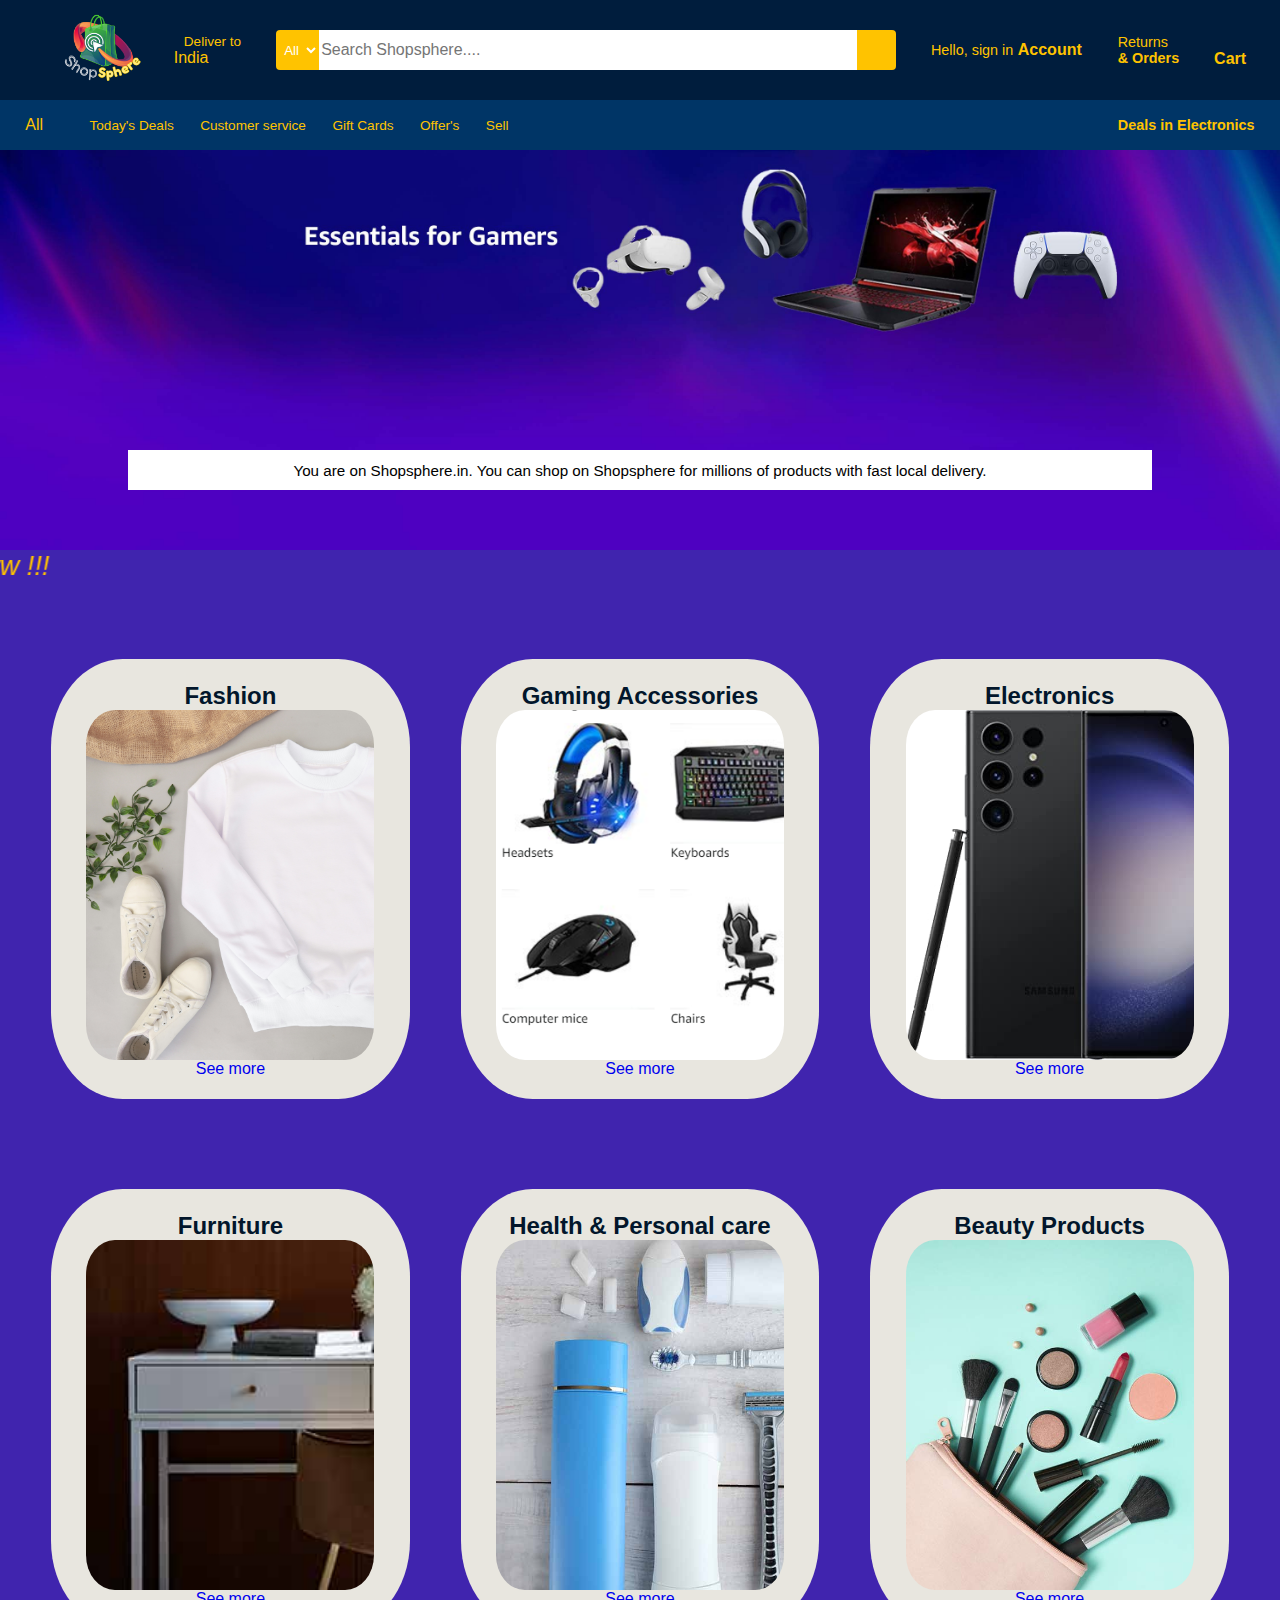
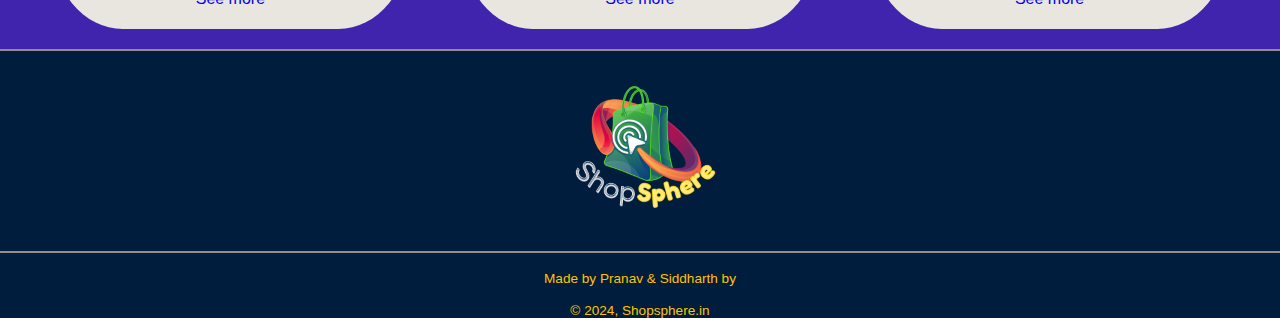
==== index.html @ b8892579 "fashion" ====
<!DOCTYPE html>
<html lang="en">
<head>
    <meta charset="UTF-8">
    <meta name="viewport" content="width=device-width, initial-scale=1.0">
    <title>Shopsphere Home page</title>
    <link rel="stylesheet" href="https://cdnjs.cloudflare.com/ajax/libs/font-awesome/6.5.1/css/all.min.css" integrity="sha512-DTOQO9RWCH3ppGqcWaEA1BIZOC6xxalwEsw9c2QQeAIftl+Vegovlnee1c9QX4TctnWMn13TZye+giMm8e2LwA==" crossorigin="anonymous" referrerpolicy="no-referrer" />
    <link rel="stylesheet" href="style.css">
</head>
<body>
    <header>
        <div class="navbar">
            <div class="nav-logo">
                <div class="logo">
                    <img src="Shopspherelogo.png">
                </div>
            </div>
            <div class="nav-add border" >
                <p class="adddel">Deliver to</p>
                <div class="add-icon">
                    <i class="fa-solid fa-location-dot"></i>
                    <p class="addin">India</p>
                </div>
            </div>
            <div class="nav-search">
                <select class="search-select">
                    <option>All</option>
                </select>
                <input class="search-input" placeholder="Search Shopsphere....">
                <div class="search-icon">
                    <i class="fa-solid fa-magnifying-glass"></i></div>      
            </div>
            <div class="sign-in border">
                <a href="loginform.html"><span>Hello, sign in</span></a>
                <a href="#" class="ac">Account</a>
            </div>
            <div class="returns border">
                <p><span>Returns</span></p>
                <p class="ac">& Orders</p>
            </div>
            <div class="cart">
                <i class="fa-solid fa-cart-shopping"></i> Cart
            </div>
        </div>
        <div class="panel">
            <div class="pannel-all">
                <i class="fa-solid fa-bars"></i>
                <a href="#">All</a>
            </div>
            
            <div class="options">
                <a  href="#"  class="border">Today's Deals</a>
                <a  href="#"  class="border">Customer service</a>
                <a  href="#"  class="border">Gift Cards</a>
                <a  href="#"  class="border">Offer's</a>
                <a  href="#"  class="border">Sell</a>
             </div>
             <div class="deals">
                <a href="#">Deals in Electronics</a>
             </div>
        </div>
   
    </header>

    <div class="front-section">
        <div class="front-msg">
            <p>You are on Shopsphere.in. You can shop on Shopsphere for millions of products with fast local delivery.</p>    
        </div>
        
    </div>
    <div class="slide-msg">
            <marquee  direction="right">Don't miss the exciting offer's Shop Nowww !!!</marquee>
        </div>
    <div class="shop-category">
        <div class="box">
            <div class="content">
             <h2>Fashion</h2>
             <div class="boximg  box-2"></div>
             <a href="fashion.html">See more</a>
        </div>
        </div>
        <div class="box">
            <div class="content">
             <h2>Gaming Accessories</h2>
             <div class="boximg" style="background-image: url('gaming_accse.png');"></div>
             <a href="#">See more</a>
        </div>
        </div>
        <div class="box">
            <div class="content">
            <h2>Electronics</h2>
            <div class="boximg" style="background-image: url('box4_image.jpg');"></div>
            <a href="#">See more</a>
        </div>
        </div>
        <div class="box">
            <div class="content">
            <h2>Furniture</h2>
            <div class="boximg" style="background-image: url('box3_image.jpg');"></div>
            <a href="#">See more</a>
        </div>
        </div><div class="box">
            <div class="content">
             <h2>Health & Personal care</h2>
             <div class="boximg" style="background-image: url('box2_image.jpg');"></div>
             <a href="#">See more</a>
        </div>
        </div><div class=" box">
            <div class="content">
            <h2>Beauty Products</h2>
            <div class="boximg" style="background-image: url(box5_image.jpg);" ></div>
            <a href="#">See more</a>
        </div>
        </div>  
    </div>
    <footer>
        <div class="footpanel">
            <div class="footlogo">
                <a href="#"><img src="Shopspherelogo.png"></a>
            </div>
            <div class="feat">
                <p class="ps">Made by Pranav & Siddharth by <i class="fa-solid fa-heart"></i></p>
              
            </div>
              <p class="copyright">&#169; 2024, Shopsphere.in </p>
        </div>
    </footer>
</body>
</html>
---- style.css ----
*{
    margin: 0;
    font-family: Arial;
    border: border-box;
}
.navbar{
    height:100px ;
    background-color:#001D3D;
    color: #FFC300;
    display: flex;
    align-items: center;
    justify-content: space-evenly;
}
.nav-logo{
    height: 100px;
    width: 100px;

}
.logo{
    height:100%;
    background-size: cover;
    display: flex;
    width: 50%;
}
img{
    display: flex;
    align-items: center;
    justify-content: center;
}
.border{
    border: 1.25px solid transparent;
}
.border:hover{
    border: 1.25px dotted #FFC300;
}
.add-icon{
    display: flex;
    align-items: center;
}
.adddel{
    color: #FFC300;
    font-size: 0.85rem;
    margin-left: 15px;
}
.addin{
    font-size: 1rem;
    margin-left: 5px;
}
.nav-search{
    display: flex;
    justify-content: space-evenly;
    width: 620px;
    height: 40px;
}
.nav-search:hover{ 
    border:2px solid #FFC300;
    border-radius: 4px;
}
.search-select{
    background-color: #FFC300;
    width: 50px;
    text-align: center;
    color: white;
    border-bottom-left-radius: 4px;
    border-top-left-radius: 4px;
    border: none;
}
.search-input{
    width: 100%;
    font-size: 1rem;
    border: none;
}
.search-icon{
    color: white;
    width:45px;
    display: flex;
    align-items: center;
    justify-content: center;
    font-size:1.2rem ;
    background-color:#FFC300;
    border-top-right-radius: 4px;
    border-bottom-right-radius: 4px;
}

span{
    font-size: 0.9rem;
}
.navbar a{
    text-decoration: none;
    color: #FFC300;
}
.ac{
    font-weight: 600;
}
.Sign-in a{
    text-decoration: none;
}
.returns{
    font-size: 0.9rem;
}
.cart i{
    font-size: 40px;
}
.cart{
    font-weight: 700;
}
/* PANEL */
.panel{
    background-color:#003566;
    display: flex;
    height:50px;
    align-items: center;
    justify-content: space-evenly;
    color: #FFC300;
}
.panel a{
    text-decoration: none;
    color: #FFC300;  
}
.options a
{   
    display: inline;
    justify-content: space-between;
    font-size: 0.85rem;
    margin-left: 20px;
    text-decoration: none;
    color: #FFC300;
}
.options{
    width: 80%;
}
.deals a{
    font-size: 0.9rem;
    font-weight: 700;
    text-decoration: none;
    color: #FFC300;  
}

/* front-section */
.front-section{
    height: 400px;
    background-image: url("hero_image.jpg");
    background-size: cover;
    display: flex;
    justify-content: center;
    align-items: flex-end;
}
.front-msg{
    height: 40px;
    background-color: white;
    color: black;
    font-size: 0.95rem;
    display: flex;
    align-items: center;
    justify-content: center;
    width: 80%;
    margin-bottom: 60px;
    animation: animate 3s linear infinite; 
}
@keyframes animate{ 
    0%{ 
      opacity: 0; 
    } 
    50%{ 
      opacity: 0.7; 
    } 
    100%{ 
      opacity: 0; 
    } 
  } 
  .slide-msg{
    background-color: #4024ae;
    color: #FFC300;
    font-size: 1.7rem;
    font-style:italic;
  }

  /* shop-category */
  .shop-category{
    display: flex;
    flex-wrap: wrap;
    justify-content: space-evenly;
    background-color: #4024ae;
    
  }
  .box{
    height: 400px;
    width: 28%;
    margin-top:70px ;
    background-color:#e8e6df ;
    padding: 23px 0px 17px;
    border-radius: 20%;
    color: #02162b;
    margin-bottom: 20px;
    /* animation: coloranimate 5s infinite; */
  }
  .box:hover{
    background-color: #FFC300;
    transition: 2s;
  }
  /* @keyframes coloranimate {
    from {background-color:#FFC300;}
    to {background-color:#e8e6df;}
  } */
  .boximg{
    height: 350px;
    margin-left: 1rem;
    margin-right: 1rem;
    background-size: cover;
    border-radius: 10%;
    
  }
  .box-2{
   background: url(images/img7.jpg);
   background-size: cover;
  
  }
  .content{
    margin-left: 1.2rem;
    margin-right: 1.2rem;
    text-align: center;
  }

.content a{
    text-decoration: none;
}
.footpanel{
    background-color:#001D3D;
    border-top: 2px solid rgb(146, 140, 140);
}
.footlogo{
    height: 200px;
    display: flex;
    align-items: center;
    justify-content: center;
    
}
.feat{
    height: 50px;
    border-top: 2px solid rgb(146, 140, 140) ;
    color: #FFC300;
    font-size: 0.85rem;
    display: flex;
    flex-wrap: wrap;
    align-items: center;
    justify-content: center;
}
.copyright{
    color: #FFC300;
    text-align: center;
    font-size: 0.85rem;
}
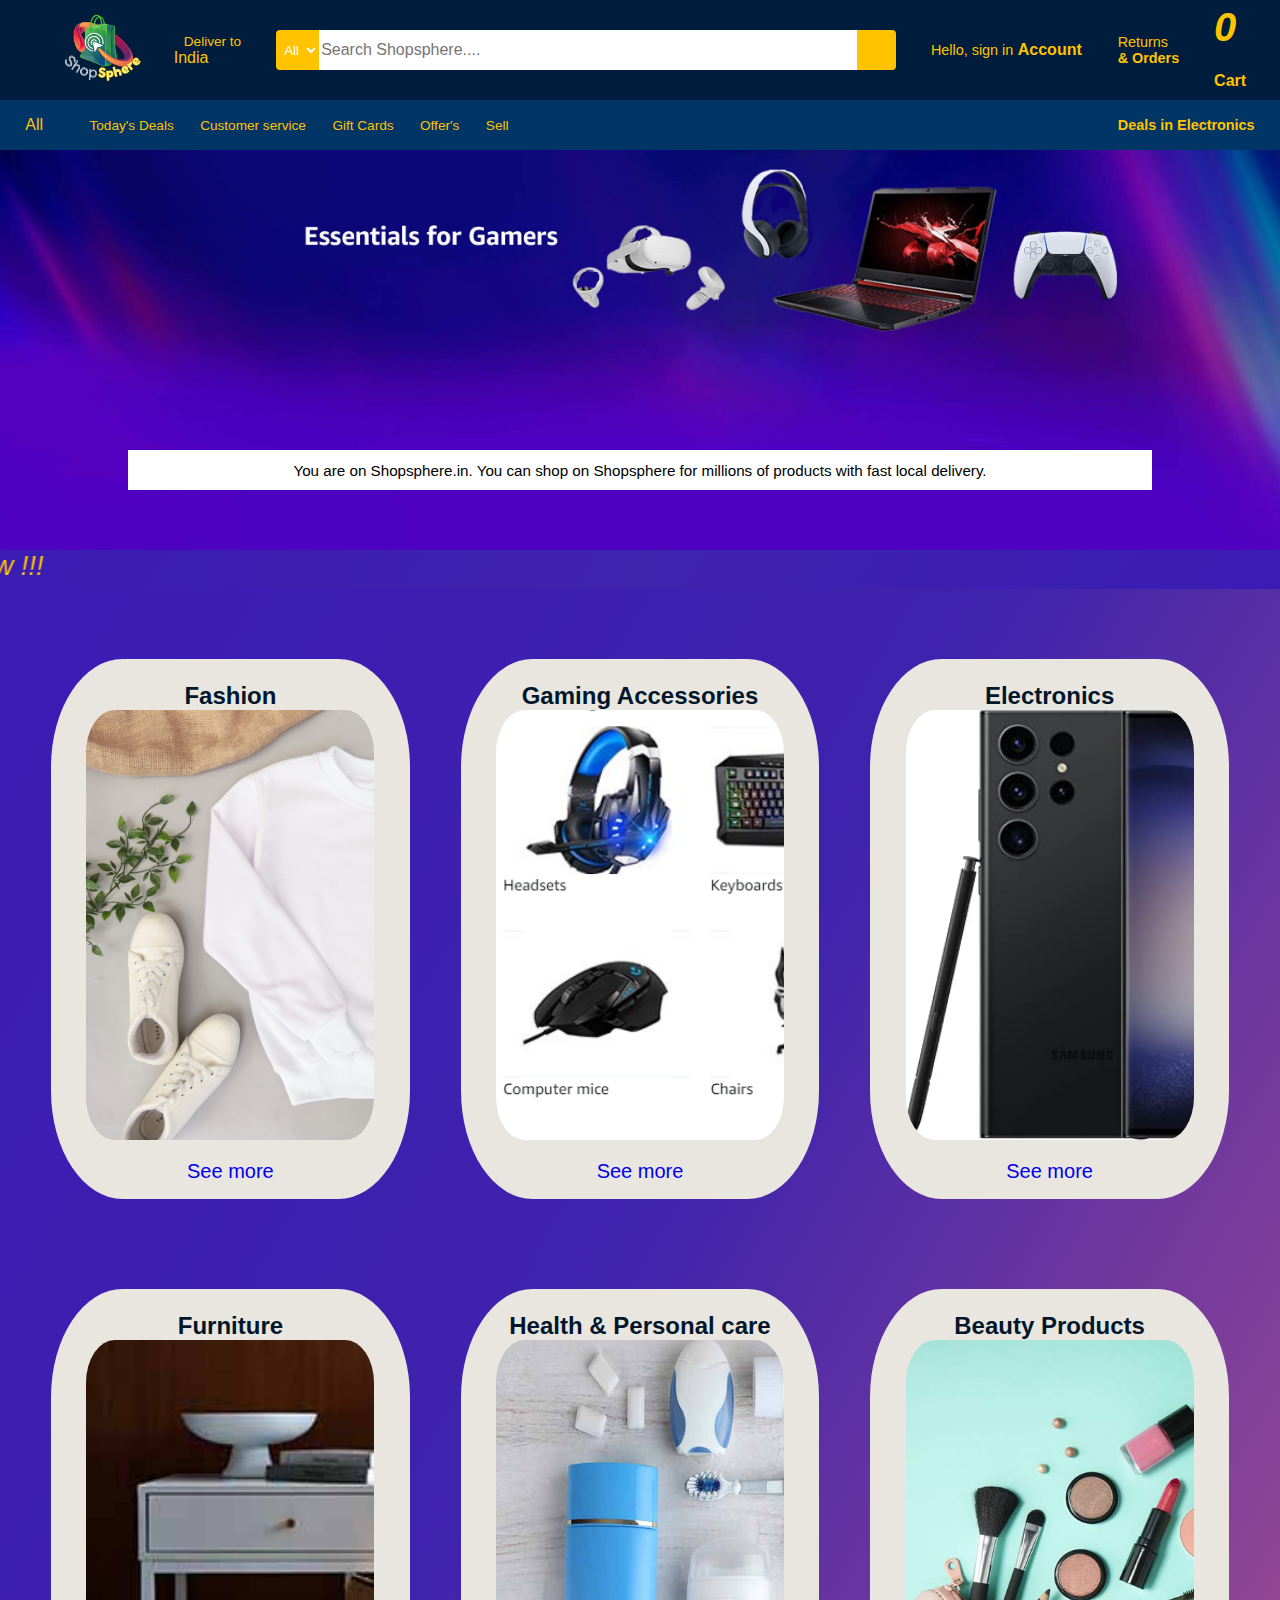
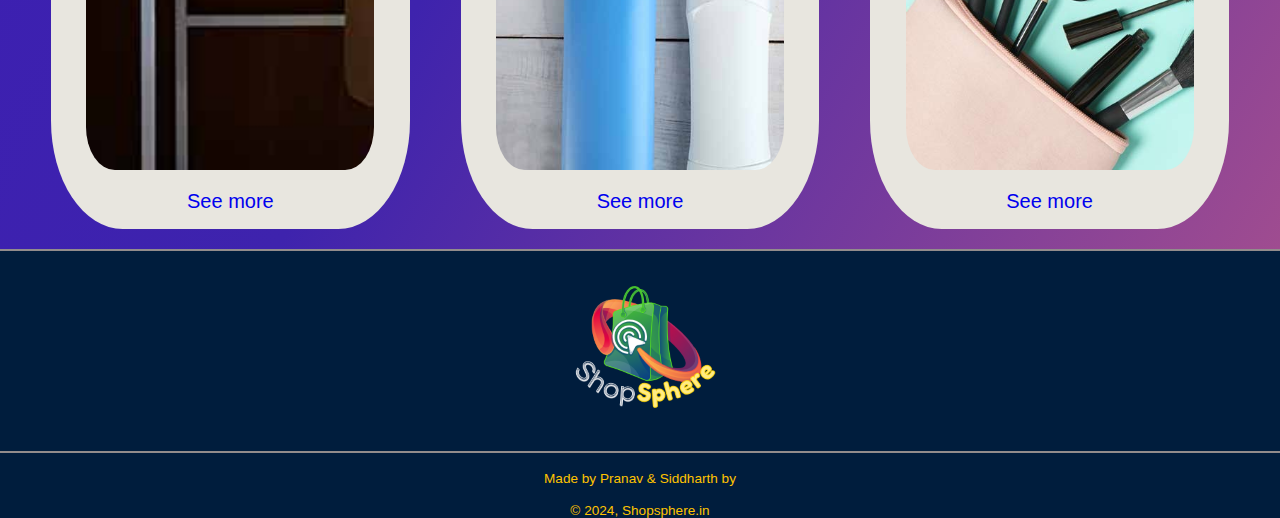
==== commit bad8476d: "17" ====
--- a/index.html
+++ b/index.html
@@ -39,7 +39,8 @@
                 <p class="ac">& Orders</p>
             </div>
             <div class="cart">
-                <i class="fa-solid fa-cart-shopping"></i> Cart
+                <i class="fa-solid fa-cart-shopping"><p id="count">0</p></i> Cart
+                
             </div>
         </div>
         <div class="panel">
@@ -76,40 +77,40 @@
             <div class="content">
              <h2>Fashion</h2>
              <div class="boximg  box-2"></div>
-             <a href="fashion.html">See more</a>
+             <div class="seemore"><a href="fashion.html">See more</a></div>
         </div>
         </div>
         <div class="box">
             <div class="content">
              <h2>Gaming Accessories</h2>
              <div class="boximg" style="background-image: url('gaming_accse.png');"></div>
-             <a href="#">See more</a>
+             <div class="seemore"><a href="fashion.html">See more</a></div>
         </div>
         </div>
         <div class="box">
             <div class="content">
             <h2>Electronics</h2>
             <div class="boximg" style="background-image: url('box4_image.jpg');"></div>
-            <a href="#">See more</a>
+            <div class="seemore"><a href="fashion.html">See more</a></div>
         </div>
         </div>
         <div class="box">
             <div class="content">
             <h2>Furniture</h2>
             <div class="boximg" style="background-image: url('box3_image.jpg');"></div>
-            <a href="#">See more</a>
+            <div class="seemore"><a href="fashion.html">See more</a></div>
         </div>
         </div><div class="box">
             <div class="content">
              <h2>Health & Personal care</h2>
              <div class="boximg" style="background-image: url('box2_image.jpg');"></div>
-             <a href="#">See more</a>
+             <div class="seemore"><a href="fashion.html">See more</a></div>
         </div>
         </div><div class=" box">
             <div class="content">
             <h2>Beauty Products</h2>
             <div class="boximg" style="background-image: url(box5_image.jpg);" ></div>
-            <a href="#">See more</a>
+            <div class="seemore"><a href="fashion.html">See more</a></div>
         </div>
         </div>  
     </div>
--- a/style.css
+++ b/style.css
@@ -3,6 +3,12 @@
     font-family: Arial;
     border: border-box;
 }
+header{
+    position: sticky;
+    left: 0;
+    top: 0;
+    z-index: 999;
+}
 .navbar{
     height:100px ;
     background-color:#001D3D;
@@ -10,6 +16,7 @@
     display: flex;
     align-items: center;
     justify-content: space-evenly;
+    
 }
 .nav-logo{
     height: 100px;
@@ -31,7 +38,7 @@
     border: 1.25px solid transparent;
 }
 .border:hover{
-    border: 1.25px dotted #FFC300;
+    border: 2px solid #FFC300;
 }
 .add-icon{
     display: flex;
@@ -169,7 +176,7 @@
     } 
   } 
   .slide-msg{
-    background-color: #4024ae;
+    background:linear-gradient(120deg,#3a1cb5,#3e23ad,#3a1cb5);
     color: #FFC300;
     font-size: 1.7rem;
     font-style:italic;
@@ -180,11 +187,11 @@
     display: flex;
     flex-wrap: wrap;
     justify-content: space-evenly;
-    background-color: #4024ae;
+    background:linear-gradient(120deg,#3a1cb5,#3e23ad,#9f4c90);
     
   }
   .box{
-    height: 400px;
+    height: 500px;
     width: 28%;
     margin-top:70px ;
     background-color:#e8e6df ;
@@ -193,17 +200,19 @@
     color: #02162b;
     margin-bottom: 20px;
     /* animation: coloranimate 5s infinite; */
+    transition: 2s;
   }
   .box:hover{
     background-color: #FFC300;
-    transition: 2s;
+    transform: scale(1.1);
+    z-index: 2;
   }
   /* @keyframes coloranimate {
     from {background-color:#FFC300;}
     to {background-color:#e8e6df;}
   } */
   .boximg{
-    height: 350px;
+    height: 430px;
     margin-left: 1rem;
     margin-right: 1rem;
     background-size: cover;
@@ -211,7 +220,7 @@
     
   }
   .box-2{
-   background: url(images/img7.jpg);
+   background: url(images/img6.jpg);
    background-size: cover;
   
   }
@@ -221,8 +230,13 @@
     text-align: center;
   }
 
-.content a{
-    text-decoration: none;
+.box a{
+    text-decoration: none; 
+    
+}
+.seemore{
+    margin-top: 20px;
+    font-size: 20px;
 }
 .footpanel{
     background-color:#001D3D;
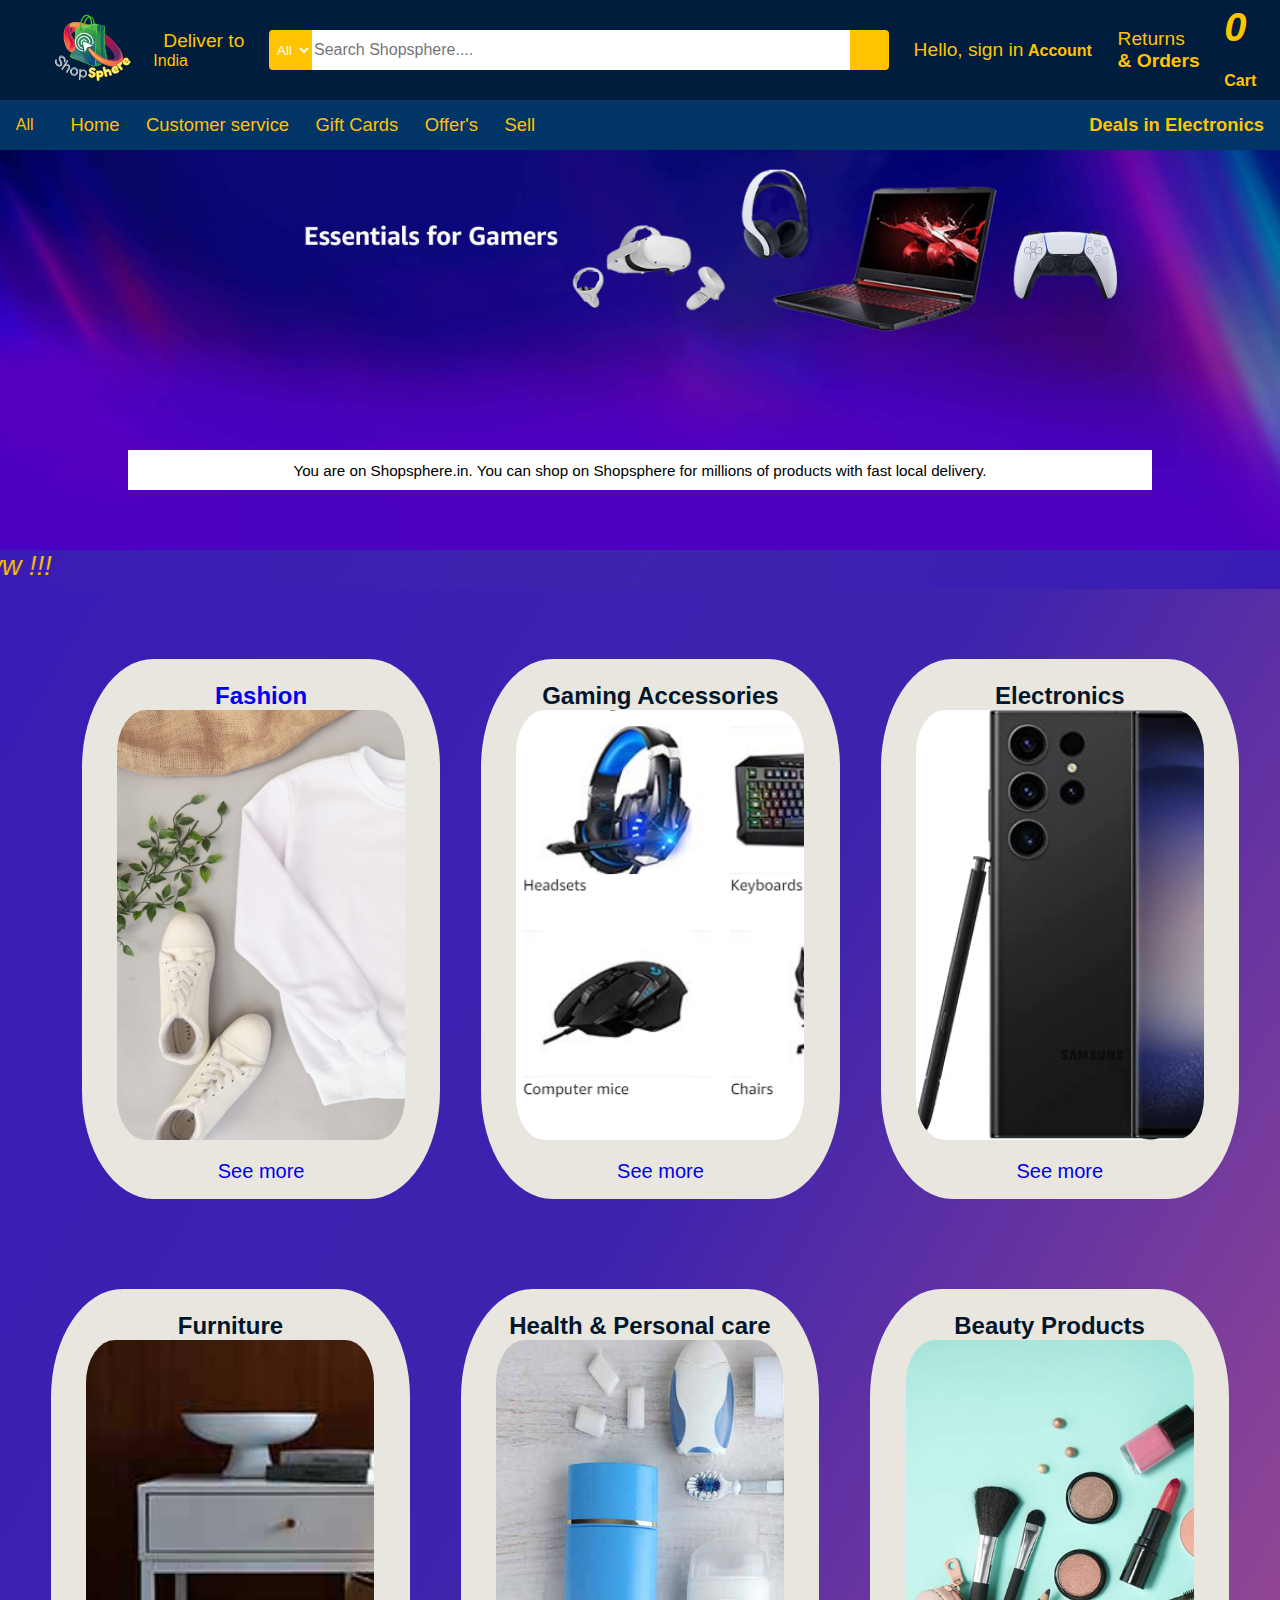
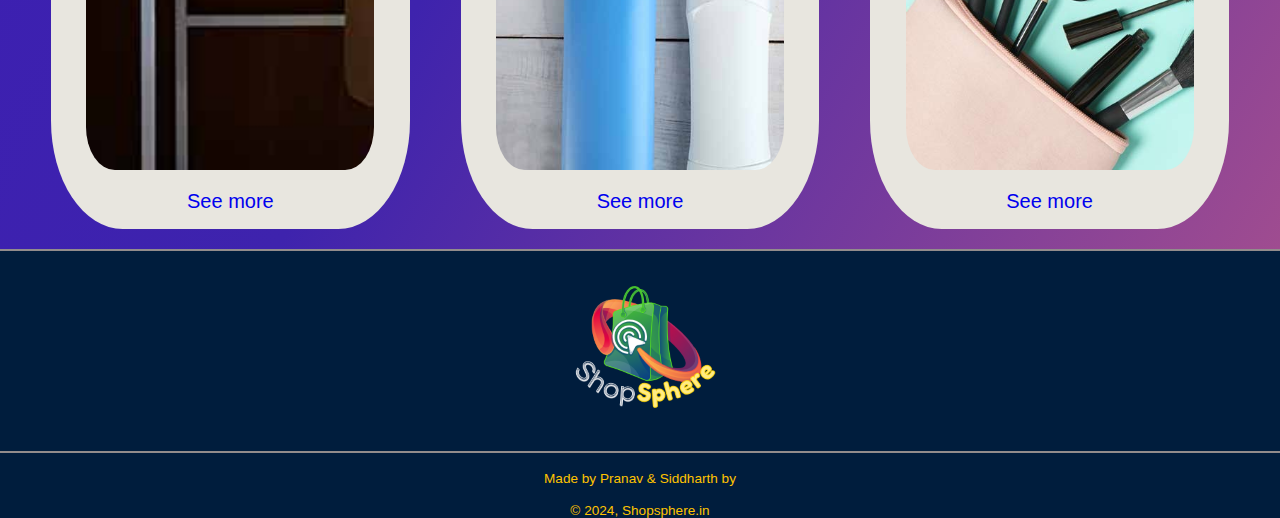
==== commit 7570b243: "18" ====
--- a/index.html
+++ b/index.html
@@ -50,7 +50,7 @@
             </div>
             
             <div class="options">
-                <a  href="#"  class="border">Today's Deals</a>
+                <a  href="index.html"  class="border">Home</a>
                 <a  href="#"  class="border">Customer service</a>
                 <a  href="#"  class="border">Gift Cards</a>
                 <a  href="#"  class="border">Offer's</a>
@@ -73,12 +73,12 @@
             <marquee  direction="right">Don't miss the exciting offer's Shop Nowww !!!</marquee>
         </div>
     <div class="shop-category">
-        <div class="box">
+        <a href="fashion.html"><div class="box">
             <div class="content">
              <h2>Fashion</h2>
              <div class="boximg  box-2"></div>
              <div class="seemore"><a href="fashion.html">See more</a></div>
-        </div>
+        </div></a>
         </div>
         <div class="box">
             <div class="content">
--- a/style.css
+++ b/style.css
@@ -46,7 +46,7 @@
 }
 .adddel{
     color: #FFC300;
-    font-size: 0.85rem;
+    font-size: 1.2rem;
     margin-left: 15px;
 }
 .addin{
@@ -90,7 +90,7 @@
 }
 
 span{
-    font-size: 0.9rem;
+    font-size: 1.2rem;
 }
 .navbar a{
     text-decoration: none;
@@ -103,7 +103,7 @@
     text-decoration: none;
 }
 .returns{
-    font-size: 0.9rem;
+    font-size: 1.2rem;
 }
 .cart i{
     font-size: 40px;
@@ -128,7 +128,7 @@
 {   
     display: inline;
     justify-content: space-between;
-    font-size: 0.85rem;
+    font-size: 1.15rem;
     margin-left: 20px;
     text-decoration: none;
     color: #FFC300;
@@ -137,7 +137,7 @@
     width: 80%;
 }
 .deals a{
-    font-size: 0.9rem;
+    font-size: 1.15rem;
     font-weight: 700;
     text-decoration: none;
     color: #FFC300;  
@@ -204,7 +204,7 @@
   }
   .box:hover{
     background-color: #FFC300;
-    transform: scale(1.1);
+    transform: scale(1.03);
     z-index: 2;
   }
   /* @keyframes coloranimate {
@@ -238,6 +238,7 @@
     margin-top: 20px;
     font-size: 20px;
 }
+/* footer */
 .footpanel{
     background-color:#001D3D;
     border-top: 2px solid rgb(146, 140, 140);
@@ -263,4 +264,4 @@
     color: #FFC300;
     text-align: center;
     font-size: 0.85rem;
-}+}
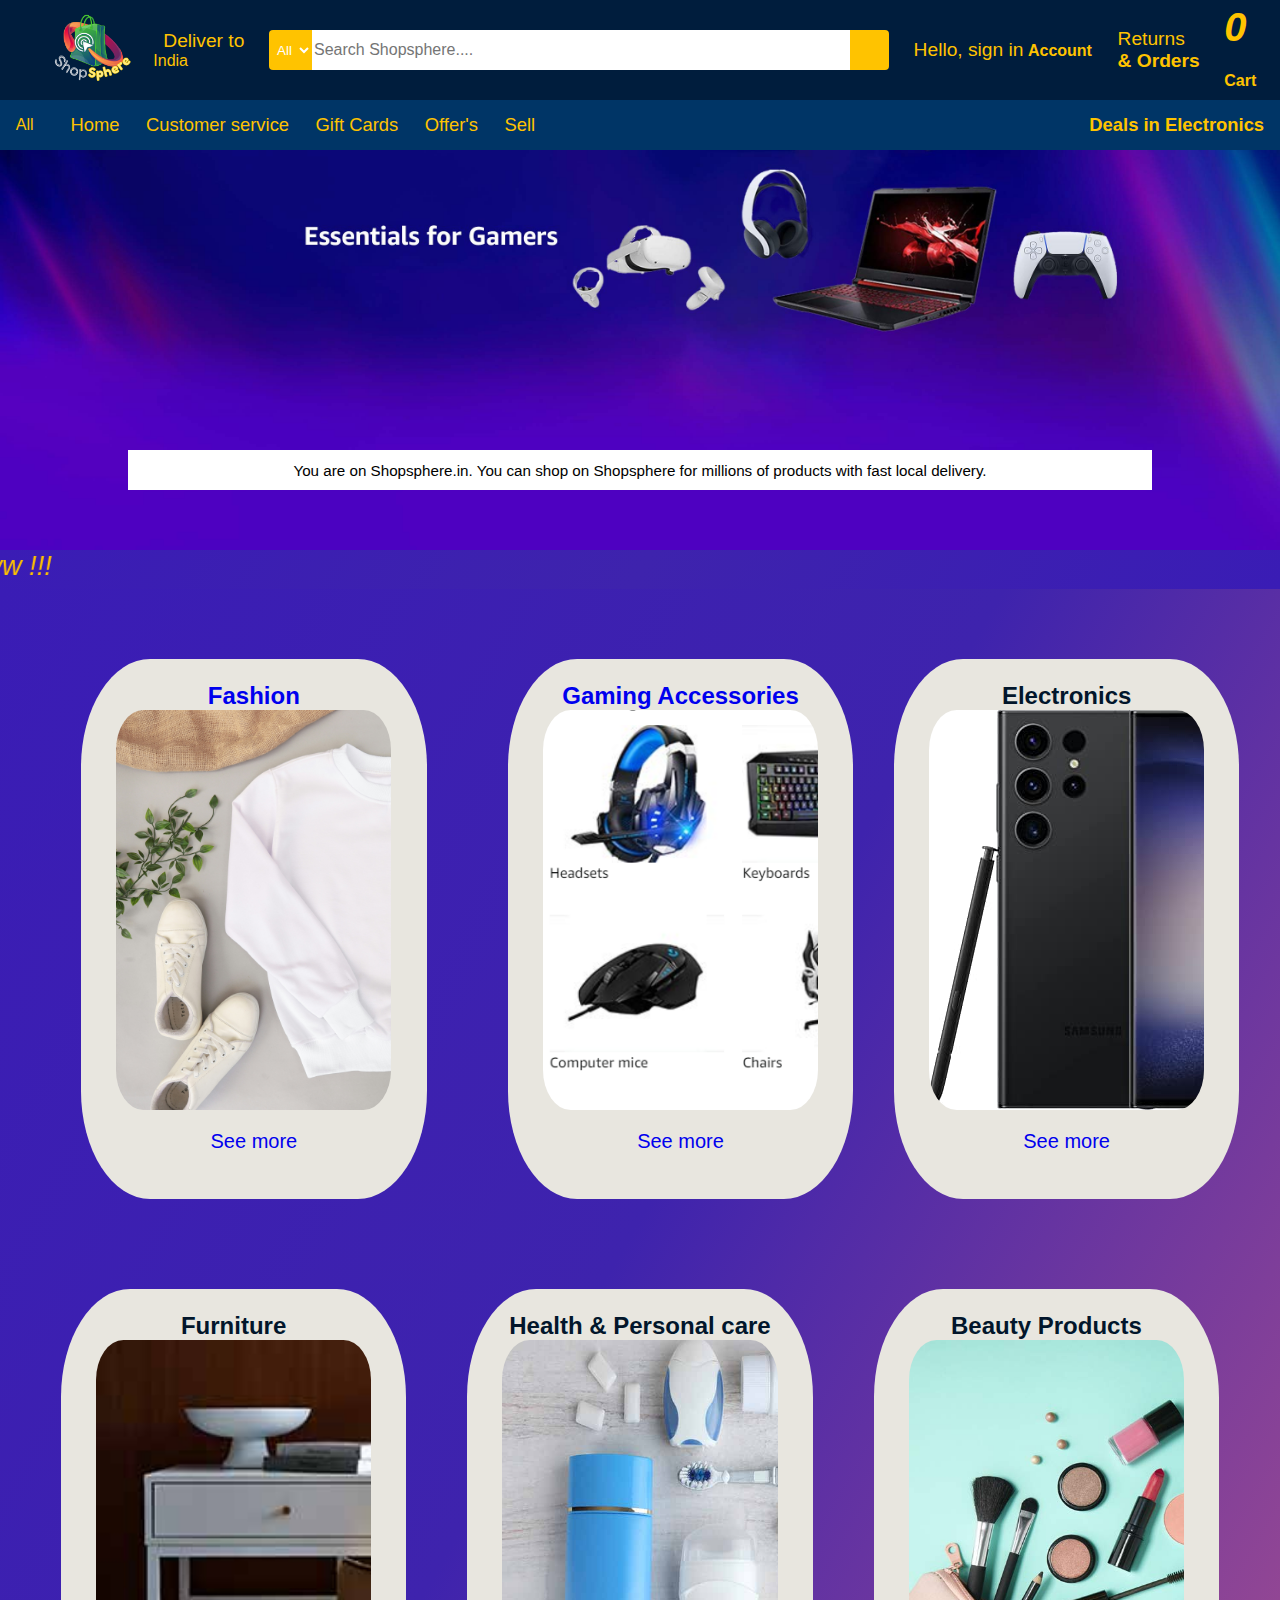
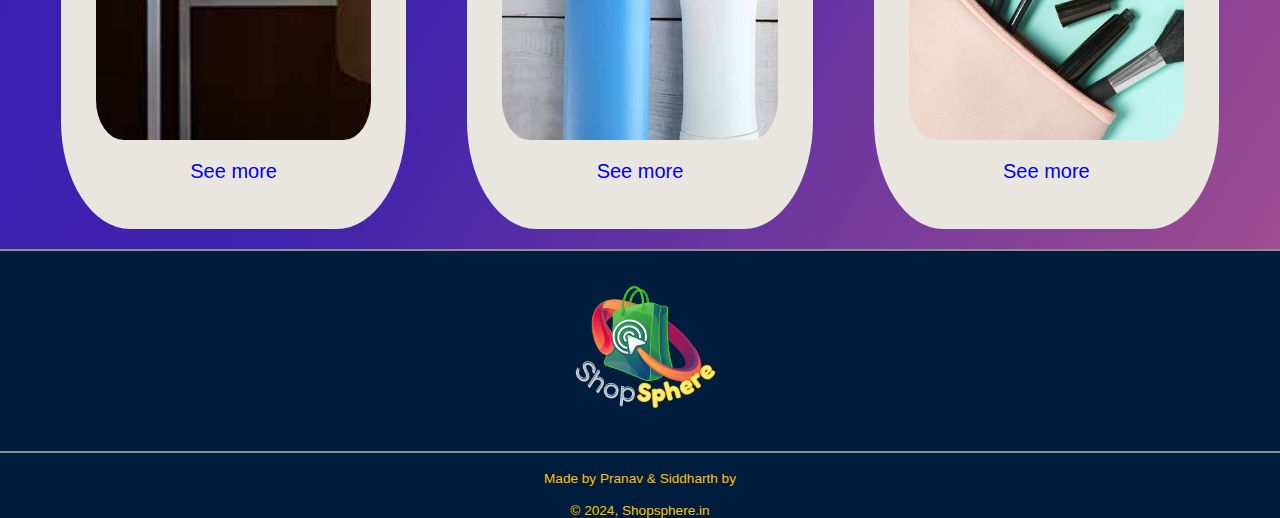
==== commit 2c98a078: "18" ====
--- a/index.html
+++ b/index.html
@@ -80,12 +80,12 @@
              <div class="seemore"><a href="fashion.html">See more</a></div>
         </div></a>
         </div>
-        <div class="box">
+        <a href="gaming.html"><div class="box">
             <div class="content">
              <h2>Gaming Accessories</h2>
              <div class="boximg" style="background-image: url('gaming_accse.png');"></div>
-             <div class="seemore"><a href="fashion.html">See more</a></div>
-        </div>
+             <div class="seemore"><a href="gaming.html">See more</a></div>
+        </div></a>
         </div>
         <div class="box">
             <div class="content">
--- a/style.css
+++ b/style.css
@@ -192,7 +192,7 @@
   }
   .box{
     height: 500px;
-    width: 28%;
+    width: 27%;
     margin-top:70px ;
     background-color:#e8e6df ;
     padding: 23px 0px 17px;
@@ -212,7 +212,7 @@
     to {background-color:#e8e6df;}
   } */
   .boximg{
-    height: 430px;
+    height: 400px;
     margin-left: 1rem;
     margin-right: 1rem;
     background-size: cover;
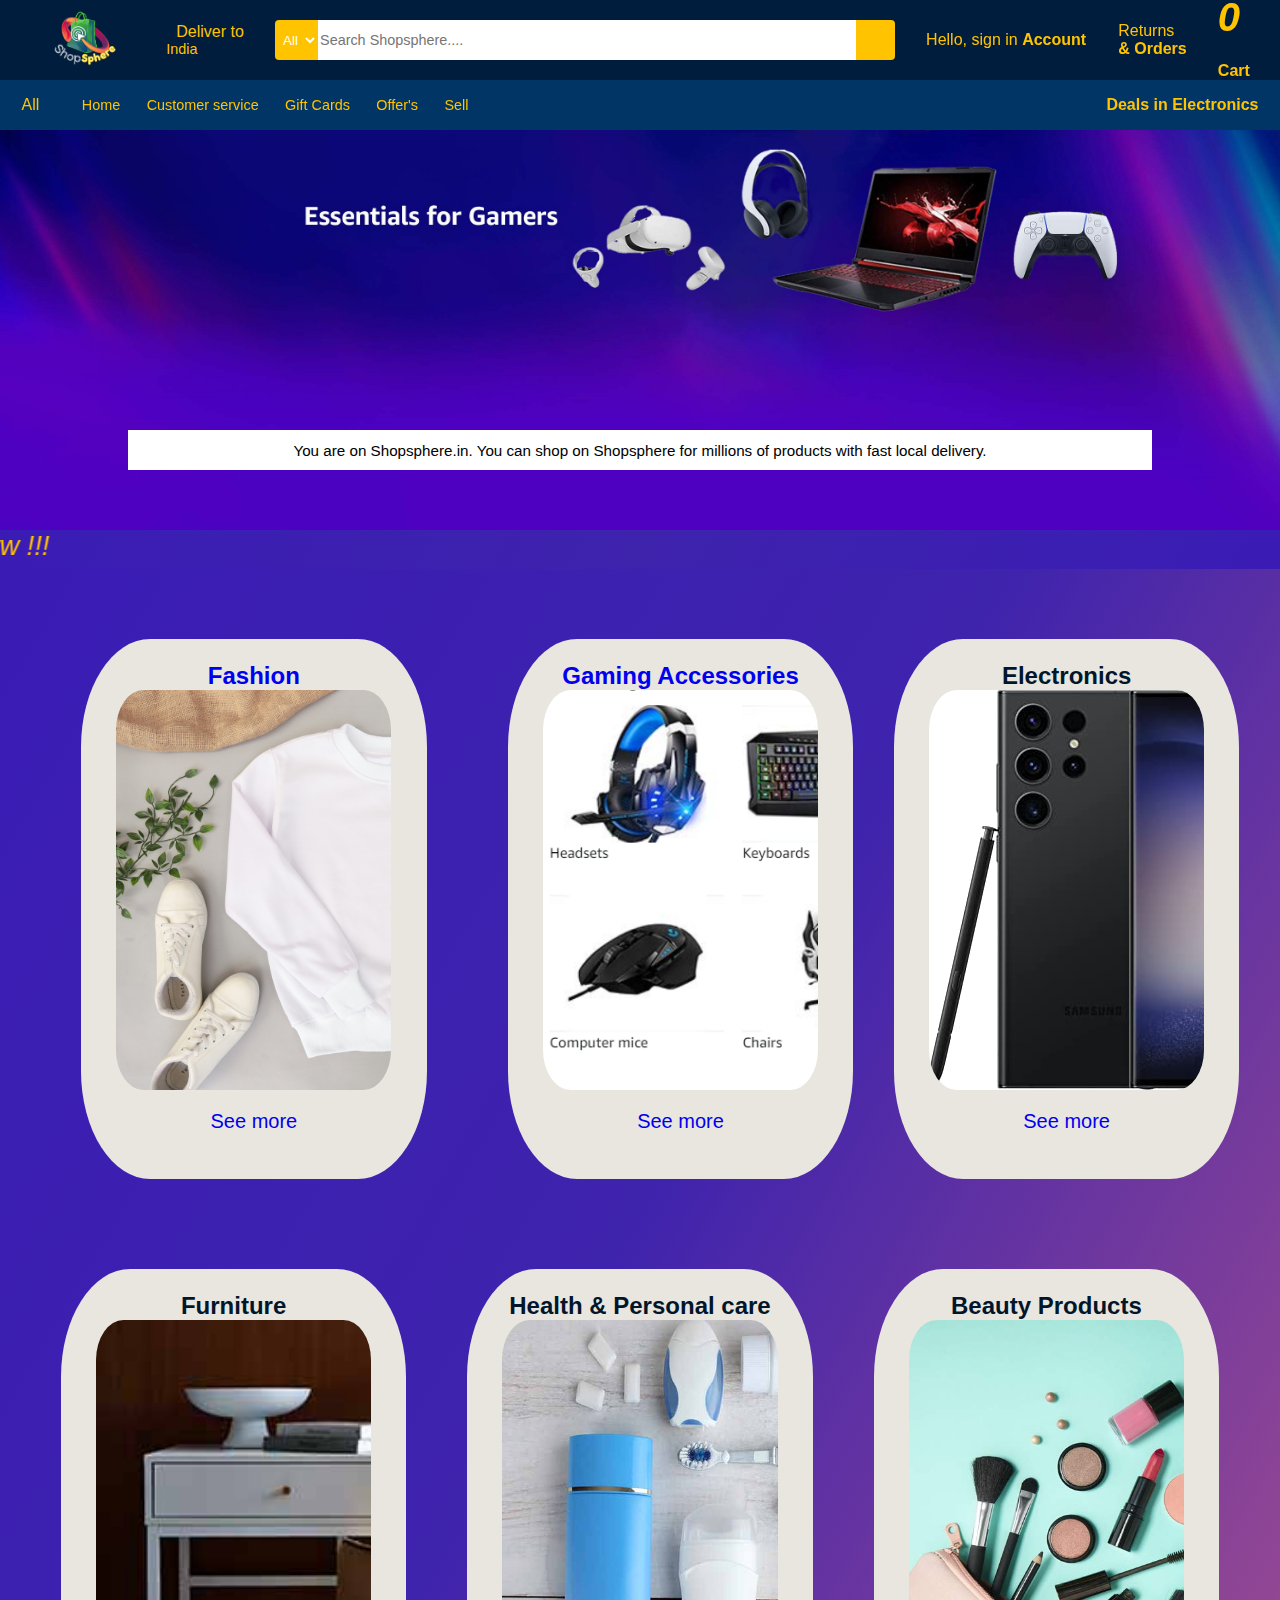
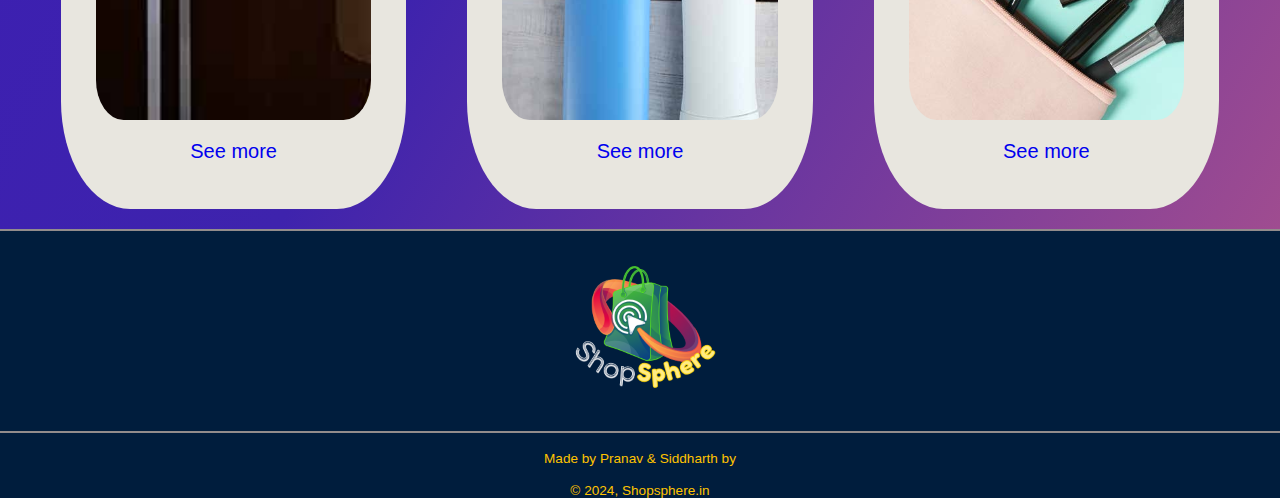
==== commit b793e37b: "19" ====
--- a/index.html
+++ b/index.html
@@ -91,7 +91,7 @@
             <div class="content">
             <h2>Electronics</h2>
             <div class="boximg" style="background-image: url('box4_image.jpg');"></div>
-            <div class="seemore"><a href="fashion.html">See more</a></div>
+            <div class="seemore"><a href="electronics.html">See more</a></div>
         </div>
         </div>
         <div class="box">
--- a/style.css
+++ b/style.css
@@ -10,7 +10,7 @@
     z-index: 999;
 }
 .navbar{
-    height:100px ;
+    height:80px ;
     background-color:#001D3D;
     color: #FFC300;
     display: flex;
@@ -19,7 +19,7 @@
     
 }
 .nav-logo{
-    height: 100px;
+    height: 80px;
     width: 100px;
 
 }
@@ -46,11 +46,11 @@
 }
 .adddel{
     color: #FFC300;
-    font-size: 1.2rem;
+    font-size: 1rem;
     margin-left: 15px;
 }
 .addin{
-    font-size: 1rem;
+    font-size: .9rem;
     margin-left: 5px;
 }
 .nav-search{
@@ -74,7 +74,7 @@
 }
 .search-input{
     width: 100%;
-    font-size: 1rem;
+    font-size: .9rem;
     border: none;
 }
 .search-icon{
@@ -90,7 +90,7 @@
 }
 
 span{
-    font-size: 1.2rem;
+    font-size: 1rem;
 }
 .navbar a{
     text-decoration: none;
@@ -103,7 +103,7 @@
     text-decoration: none;
 }
 .returns{
-    font-size: 1.2rem;
+    font-size: 1rem;
 }
 .cart i{
     font-size: 40px;
@@ -128,7 +128,7 @@
 {   
     display: inline;
     justify-content: space-between;
-    font-size: 1.15rem;
+    font-size: .9rem;
     margin-left: 20px;
     text-decoration: none;
     color: #FFC300;
@@ -137,7 +137,7 @@
     width: 80%;
 }
 .deals a{
-    font-size: 1.15rem;
+    font-size: 1rem;
     font-weight: 700;
     text-decoration: none;
     color: #FFC300;  
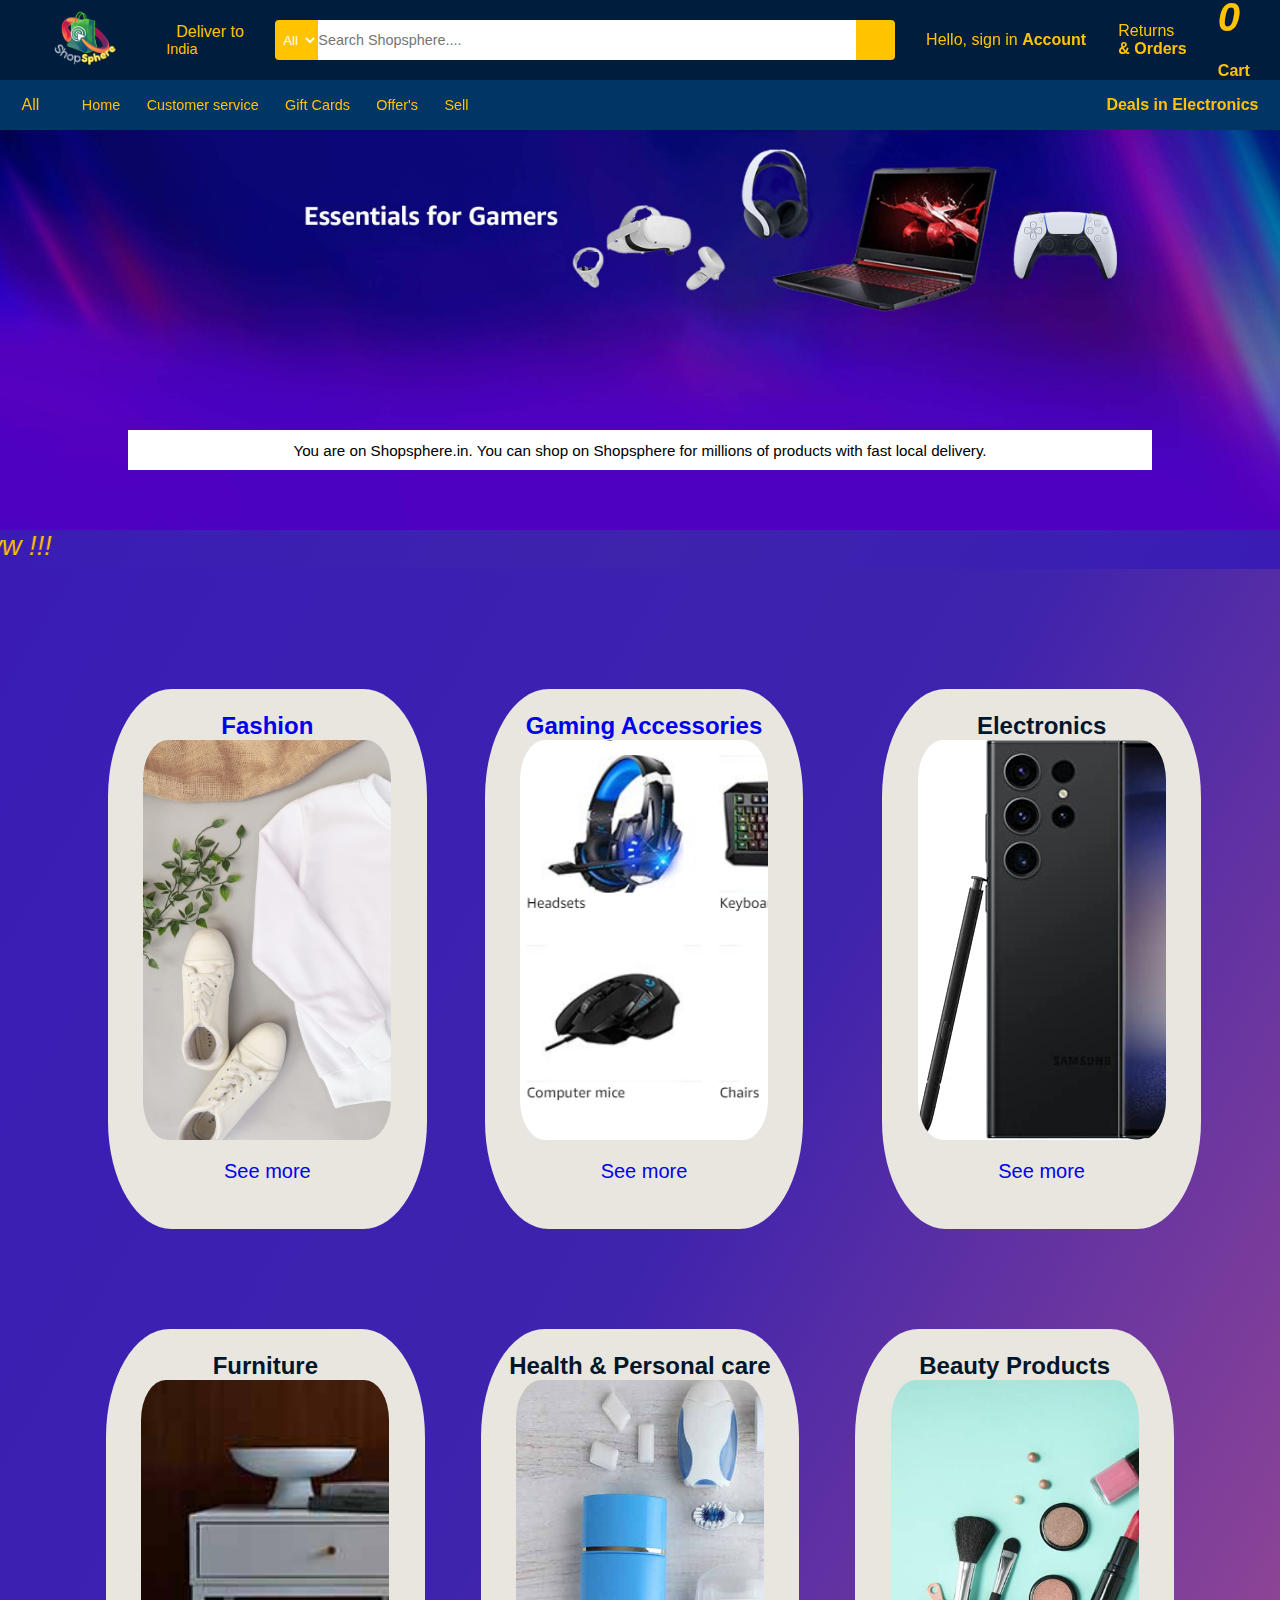
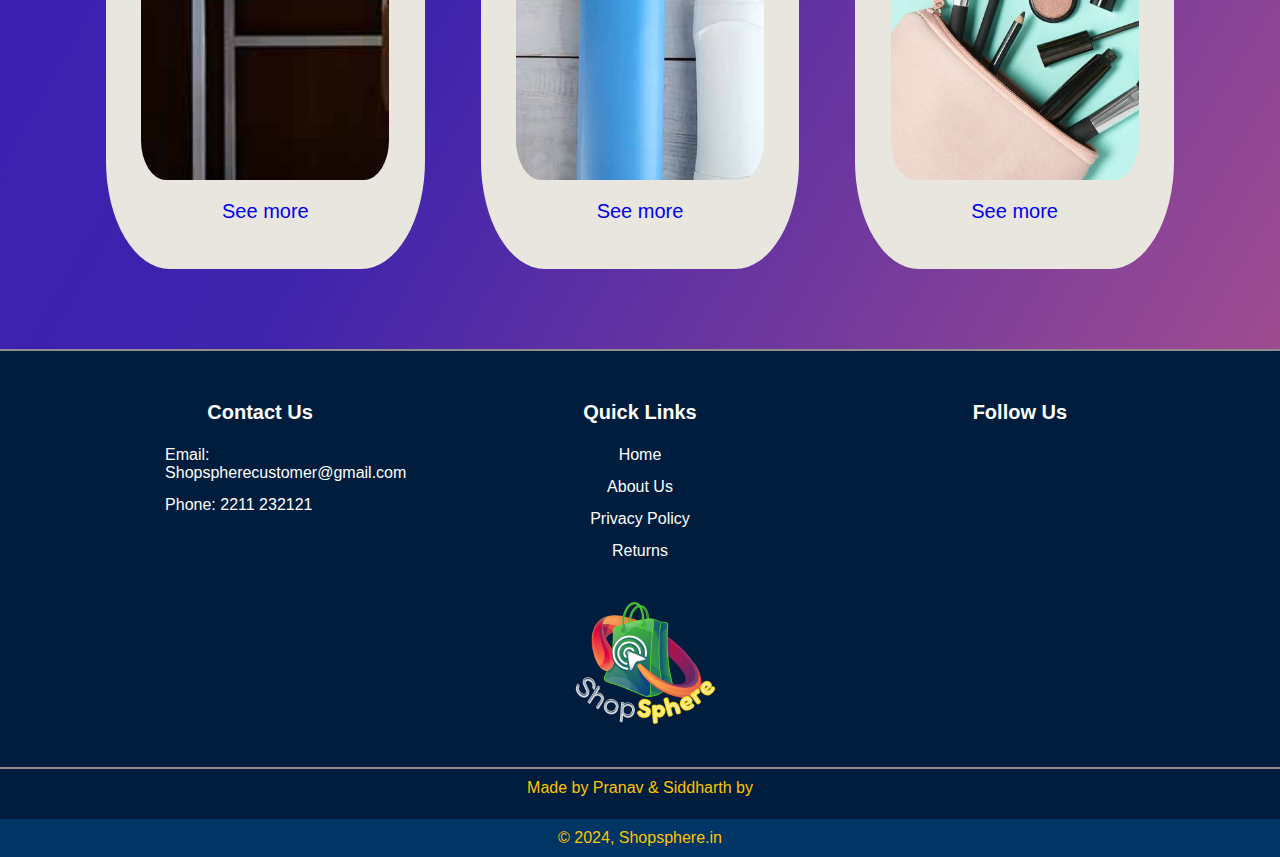
==== commit 972818d3: "22" ====
--- a/index.html
+++ b/index.html
@@ -80,7 +80,7 @@
              <div class="seemore"><a href="fashion.html">See more</a></div>
         </div></a>
         </div>
-        <a href="gaming.html"><div class="box">
+        <a href="gaming.html"><div class="box abcd">
             <div class="content">
              <h2>Gaming Accessories</h2>
              <div class="boximg" style="background-image: url('gaming_accse.png');"></div>
@@ -116,14 +116,41 @@
     </div>
     <footer>
         <div class="footpanel">
-            <div class="footlogo">
-                <a href="#"><img src="Shopspherelogo.png"></a>
+            <div class="fcontent">
+                <h3>Contact Us</h3>
+                <p>Email: Shopspherecustomer@gmail.com</p>
+                <p>Phone: 2211 232121</p>
             </div>
-            <div class="feat">
-                <p class="ps">Made by Pranav & Siddharth by <i class="fa-solid fa-heart"></i></p>
-              
+            <div class="fcontent">
+                <h3>Quick Links</h3>
+                <ul class="links">
+                    <li><a href="#">Home</a></li>
+                    <li><a href="#">About Us</a></li>
+                    <li><a href="#">Privacy Policy</a></li>
+                    <li><a href="#">Returns</a></li>
+                </ul>
             </div>
-              <p class="copyright">&#169; 2024, Shopsphere.in </p>
+            <div class="fcontent">
+                <h3>Follow Us</h3>
+                <ul class="social">
+                    <li><a href="#"><i class="fa-brands fa-facebook"></i></a></li>
+                    <li><a href="#"><i class="fa-brands fa-instagram"></i></a></li>
+                    <li><a href="#"><i class="fa-brands fa-square-x-twitter"></i></a></li>
+                    <li><a href="#"><i class="fa-brands fa-youtube"></i></a></li>
+                </ul>
+            </div>
+            
+            
+        </div>
+        <div class="footlogo">
+            <a href="#"><img src="Shopspherelogo.png"></a>
+        </div>
+        <div class="feat">
+            <p class="ps">Made by Pranav & Siddharth by <i class="fa-solid fa-heart"></i></p>
+          
+        </div>
+        <div class="fbar">
+                <p class="copyright">&#169; 2024, Shopsphere.in </p>
         </div>
     </footer>
 </body>
--- a/style.css
+++ b/style.css
@@ -1,5 +1,6 @@
 *{
     margin: 0;
+    padding: 0;
     font-family: Arial;
     border: border-box;
 }
@@ -180,7 +181,23 @@
     color: #FFC300;
     font-size: 1.7rem;
     font-style:italic;
-  }
+    animation: color 3s ease-out infinite;
+    animation-delay: 1s;
+  }
+  @keyframes color{ 
+    0%{ 
+      color: #FFC300;
+    } 
+    30%{ 
+      color:#9f4c90;
+    } 
+    60%{
+        color:#e8e6df;
+    }
+    100%{ 
+        color:#FFC300;
+    } 
+}
 
   /* shop-category */
   .shop-category{
@@ -188,6 +205,7 @@
     flex-wrap: wrap;
     justify-content: space-evenly;
     background:linear-gradient(120deg,#3a1cb5,#3e23ad,#9f4c90);
+    padding:50px ;
     
   }
   .box{
@@ -198,9 +216,12 @@
     padding: 23px 0px 17px;
     border-radius: 20%;
     color: #02162b;
-    margin-bottom: 20px;
+    margin-bottom: 30px;
     /* animation: coloranimate 5s infinite; */
     transition: 2s;
+  }
+  .abcd{
+    margin-right:50px;
   }
   .box:hover{
     background-color: #FFC300;
@@ -239,9 +260,82 @@
     font-size: 20px;
 }
 /* footer */
-.footpanel{
+footer{
     background-color:#001D3D;
     border-top: 2px solid rgb(146, 140, 140);
+    color:white;
+    padding-top: 50px;
+}
+.footpanel{
+    width: 1140px;
+    margin: auto;
+    display: flex;
+    justify-content: space-evenly;
+}
+.fcontent{
+    width: 33.3%;
+}
+h3{
+    font-size: 20px;
+    margin-bottom: 15px;
+    text-align: center;
+
+}
+.fcontent p{
+    width: 190px;
+    margin: auto;
+    padding: 7px;
+}
+.fcontent ul{
+    text-align: center;
+}
+.links{
+    padding: 0;
+}
+.links li{
+    width: auto;
+    text-align: center;
+    list-style-type: none;
+    padding: 7px;
+    position: relative;
+}
+.links li::after{
+    content: '';
+    position: absolute;
+    transform: translate(-50%,-50%);
+    left: 50%;
+    top: 100%;
+    width: 0;
+    height: 2px;
+    background: #FFC300;
+    transition-duration: .5s;
+}
+.links li:hover::after{
+    width: 70px;
+}
+.social{
+    text-align: center;
+    padding: 0;
+}
+.social li{
+    display: inline-block;
+    text-align: center;
+    padding: 5px;
+}
+.social i{
+    color:white;
+    font-size: 25px;
+    transition: 1.2s;
+}
+.fcontent a{
+    color: white;
+    text-decoration: none;
+}
+.fcontent a:hover{
+    color:#FFC300;
+}
+.social i:hover{
+    color: #FFC300;
 }
 .footlogo{
     height: 200px;
@@ -251,17 +345,18 @@
     
 }
 .feat{
-    height: 50px;
+    height: 30px;
     border-top: 2px solid rgb(146, 140, 140) ;
     color: #FFC300;
-    font-size: 0.85rem;
-    display: flex;
-    flex-wrap: wrap;
-    align-items: center;
-    justify-content: center;
-}
-.copyright{
-    color: #FFC300;
-    text-align: center;
-    font-size: 0.85rem;
-}
+    text-align: center;
+    padding-top: 10px;
+}
+.fbar{
+    background: #003566;
+    text-align: center;
+    padding: 10px 0;
+    margin-top: 10px;
+}
+.fbar p{
+    color:#FFC300;
+}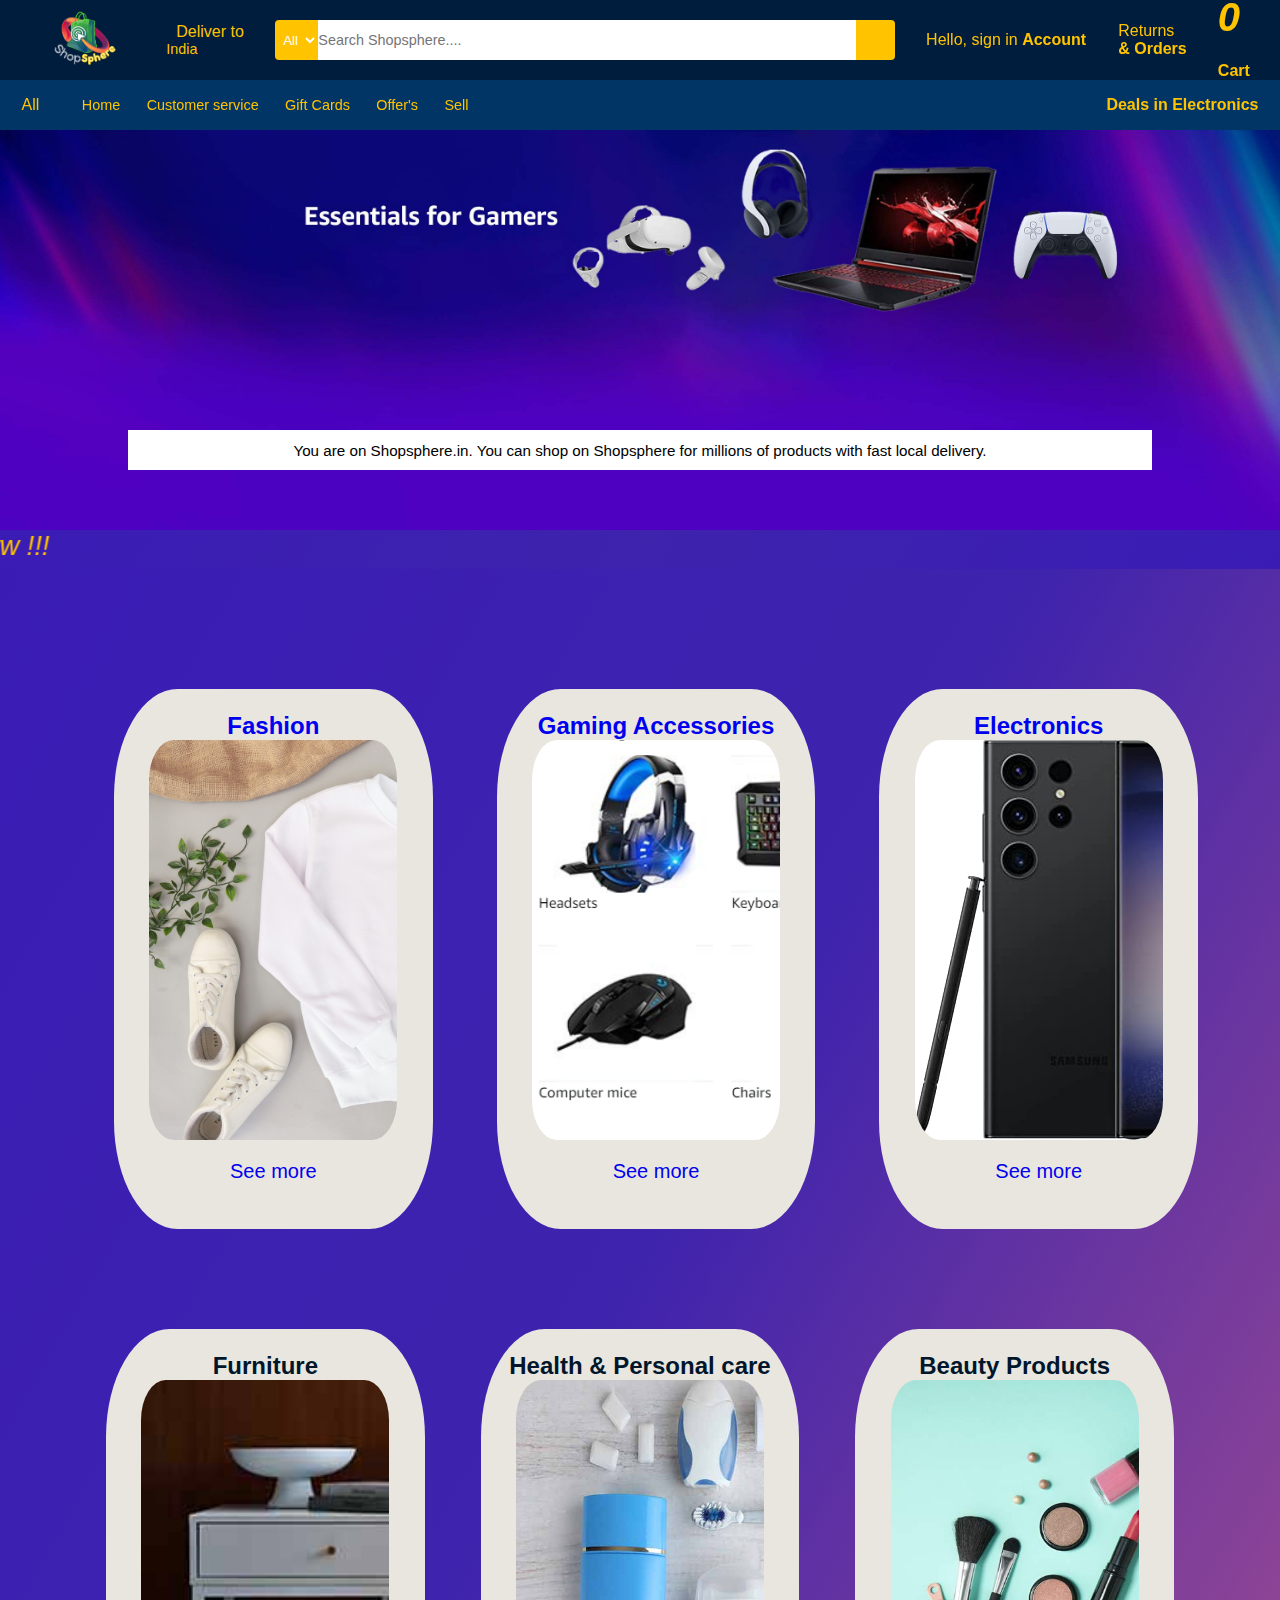
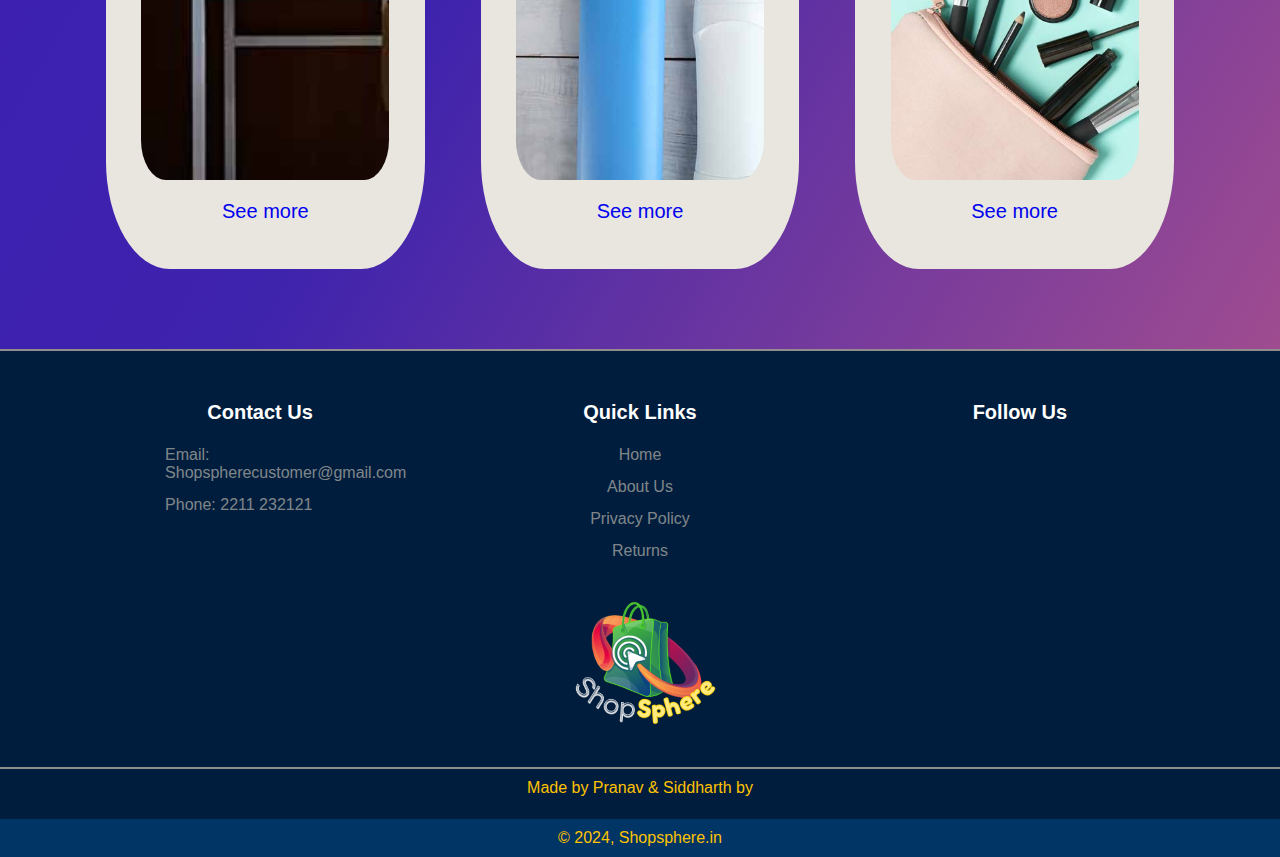
==== commit edd56b99: "29" ====
--- a/index.html
+++ b/index.html
@@ -87,13 +87,13 @@
              <div class="seemore"><a href="gaming.html">See more</a></div>
         </div></a>
         </div>
-        <div class="box">
+        <a href="electronics.html"><div class="box">
             <div class="content">
             <h2>Electronics</h2>
             <div class="boximg" style="background-image: url('box4_image.jpg');"></div>
             <div class="seemore"><a href="electronics.html">See more</a></div>
         </div>
-        </div>
+        </div></a>
         <div class="box">
             <div class="content">
             <h2>Furniture</h2>
--- a/style.css
+++ b/style.css
@@ -220,9 +220,9 @@
     /* animation: coloranimate 5s infinite; */
     transition: 2s;
   }
-  .abcd{
+  /* .abcd{
     margin-right:50px;
-  }
+  } */
   .box:hover{
     background-color: #FFC300;
     transform: scale(1.03);
@@ -285,6 +285,7 @@
     width: 190px;
     margin: auto;
     padding: 7px;
+    color:  rgba(250, 235, 215, 0.523);
 }
 .fcontent ul{
     text-align: center;
@@ -323,12 +324,12 @@
     padding: 5px;
 }
 .social i{
-    color:white;
+    color:rgba(250, 235, 215, 0.523);
     font-size: 25px;
     transition: 1.2s;
 }
 .fcontent a{
-    color: white;
+    color: rgba(250, 235, 215, 0.523);
     text-decoration: none;
 }
 .fcontent a:hover{
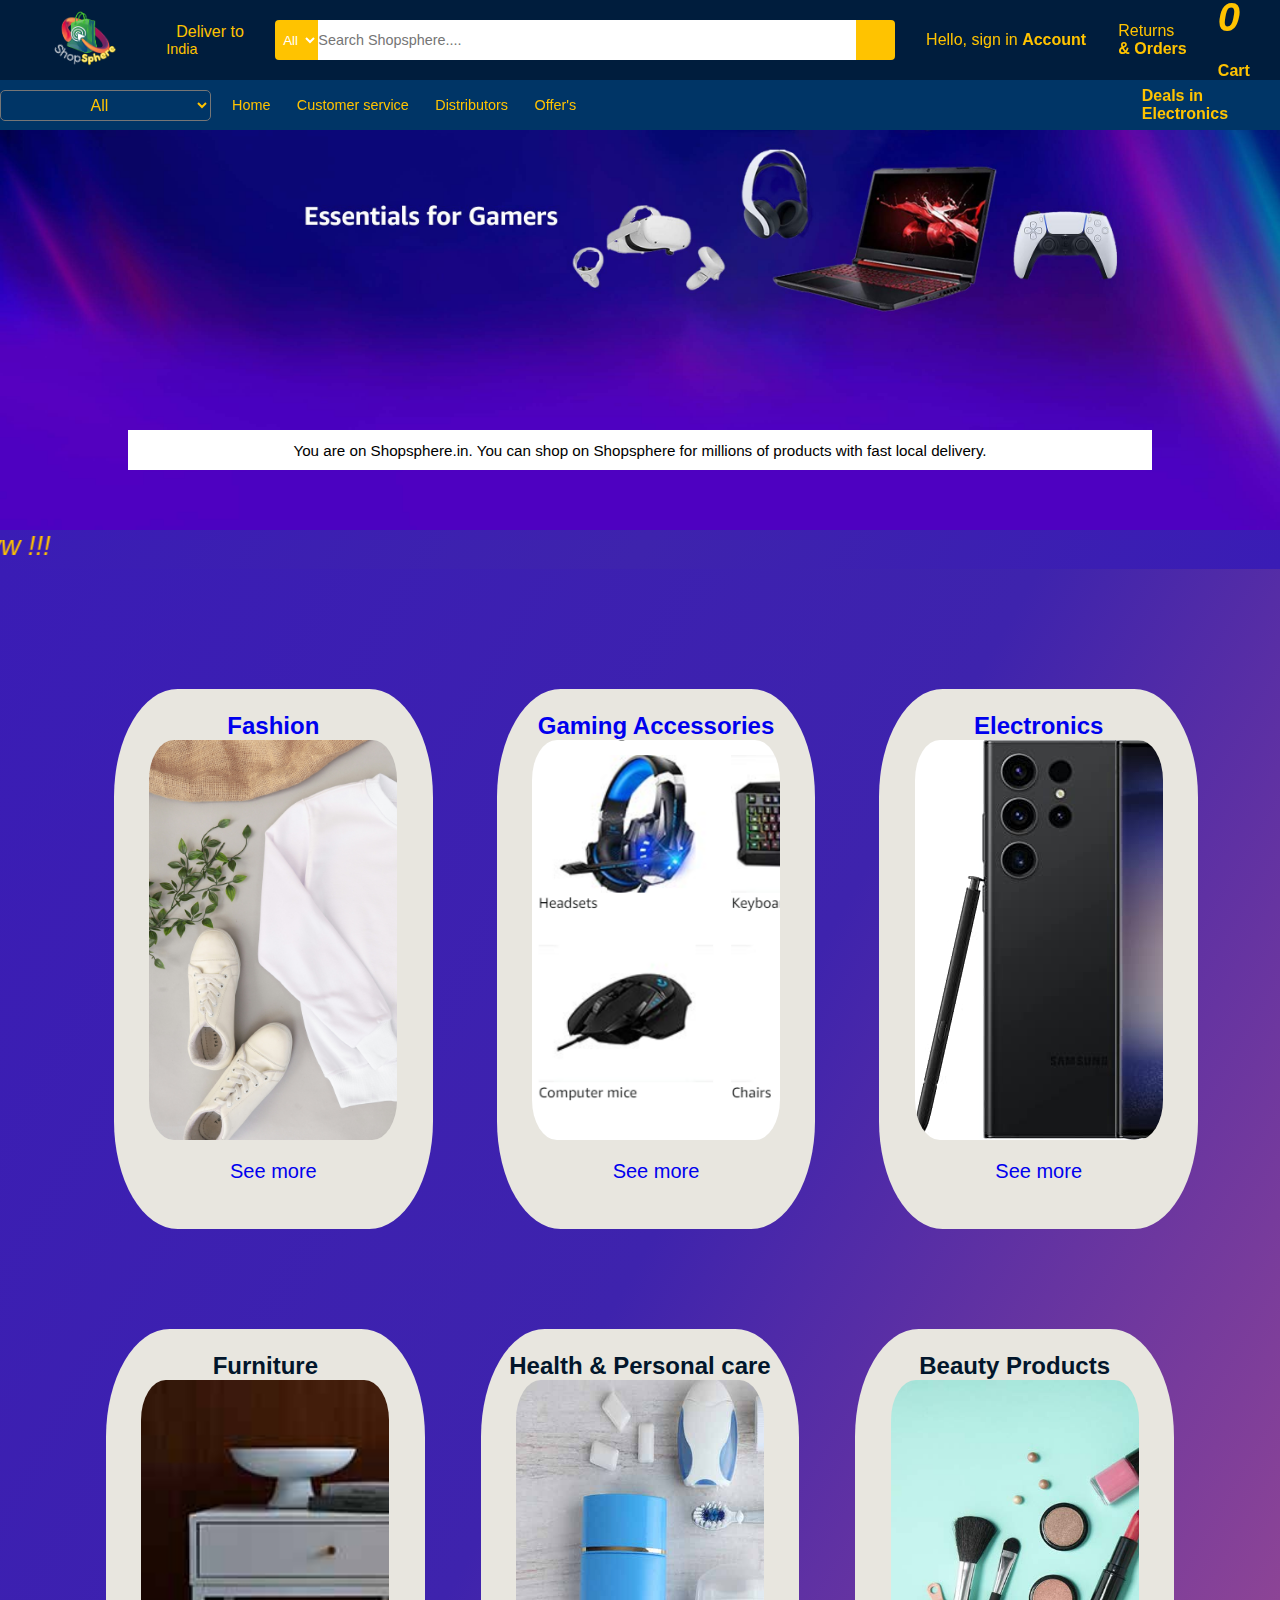
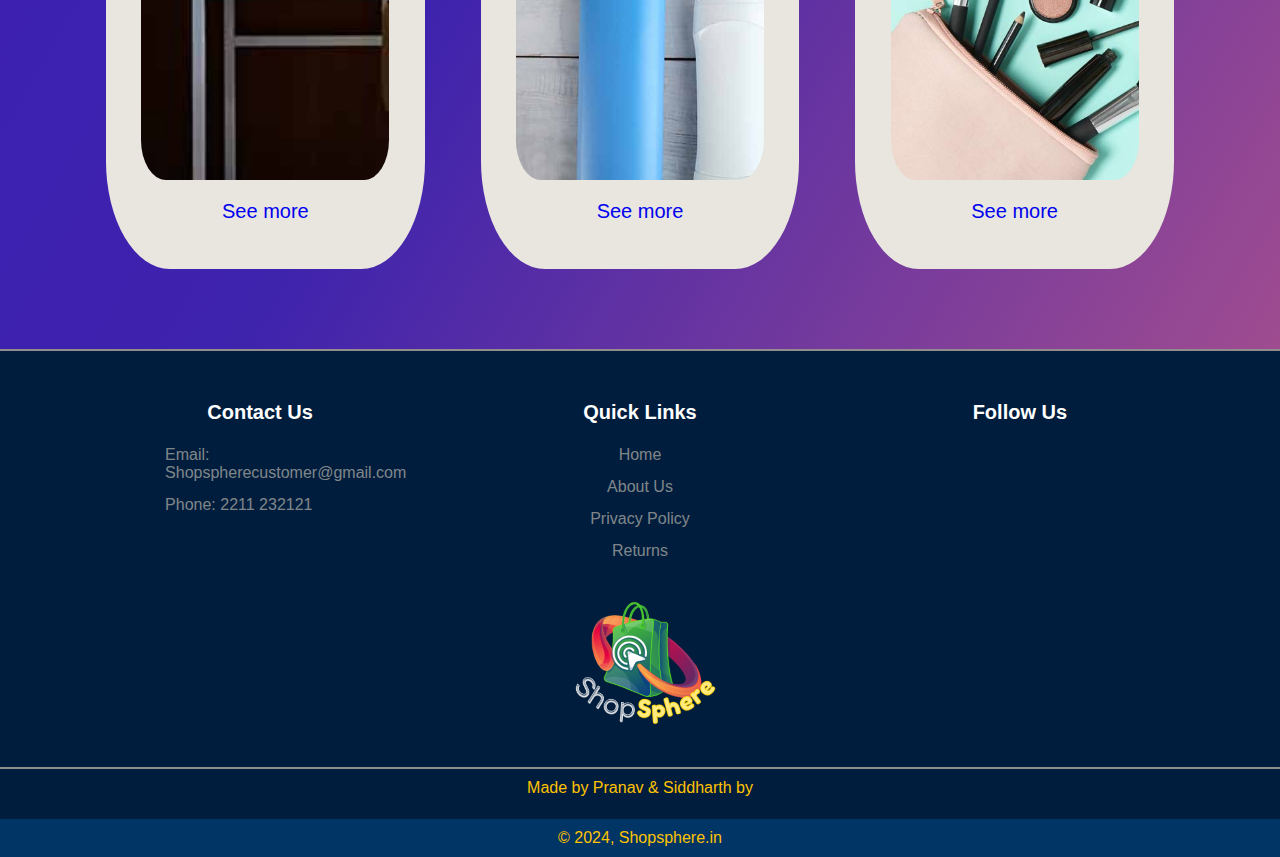
==== commit 3c4dfcf7: "18" ====
--- a/index.html
+++ b/index.html
@@ -45,16 +45,23 @@
         </div>
         <div class="panel">
             <div class="pannel-all">
-                <i class="fa-solid fa-bars"></i>
-                <a href="#">All</a>
+                <select class="select-options">
+                    <option value="fashion"><i class="fa-solid fa-bars"></i>All</option>
+                    <option value="fashion">Fashion</option>
+                    <option value="gaming">Gaming Accessories</option>
+                    <option value="electronics">Electronics</option>
+                    <option value="furniture">Furniture</option>
+                    <option value="health">Health & Personal Care</option>
+                    <option value="beauty">Beauty Products</option>
+                </select>
             </div>
             
             <div class="options">
                 <a  href="index.html"  class="border">Home</a>
                 <a  href="#"  class="border">Customer service</a>
-                <a  href="#"  class="border">Gift Cards</a>
+                <a  href="distributor.html"  class="border">Distributors</a>
                 <a  href="#"  class="border">Offer's</a>
-                <a  href="#"  class="border">Sell</a>
+                
              </div>
              <div class="deals">
                 <a href="#">Deals in Electronics</a>
@@ -114,6 +121,7 @@
         </div>
         </div>  
     </div>
+
     <footer>
         <div class="footpanel">
             <div class="fcontent">
--- a/style.css
+++ b/style.css
@@ -120,6 +120,29 @@
     align-items: center;
     justify-content: space-evenly;
     color: #FFC300;
+}
+/* Select box styling */
+.select-options {
+    background-color: #003566; 
+    color: #FFC300; 
+    /* border: 1px solid #FFC300;  */
+    border-radius: 5px; 
+    padding: 5px 10px; 
+    cursor: pointer; 
+    font-size: 1rem; 
+    text-align: center;
+}
+
+
+.select-options option {
+    background-color: #003566; 
+    color: #FFC300; 
+}
+
+
+.select-options:focus {
+    outline: none; 
+    border: 1px solid #FFC300; 
 }
 .panel a{
     text-decoration: none;
@@ -259,6 +282,8 @@
     margin-top: 20px;
     font-size: 20px;
 }
+
+
 /* footer */
 footer{
     background-color:#001D3D;
